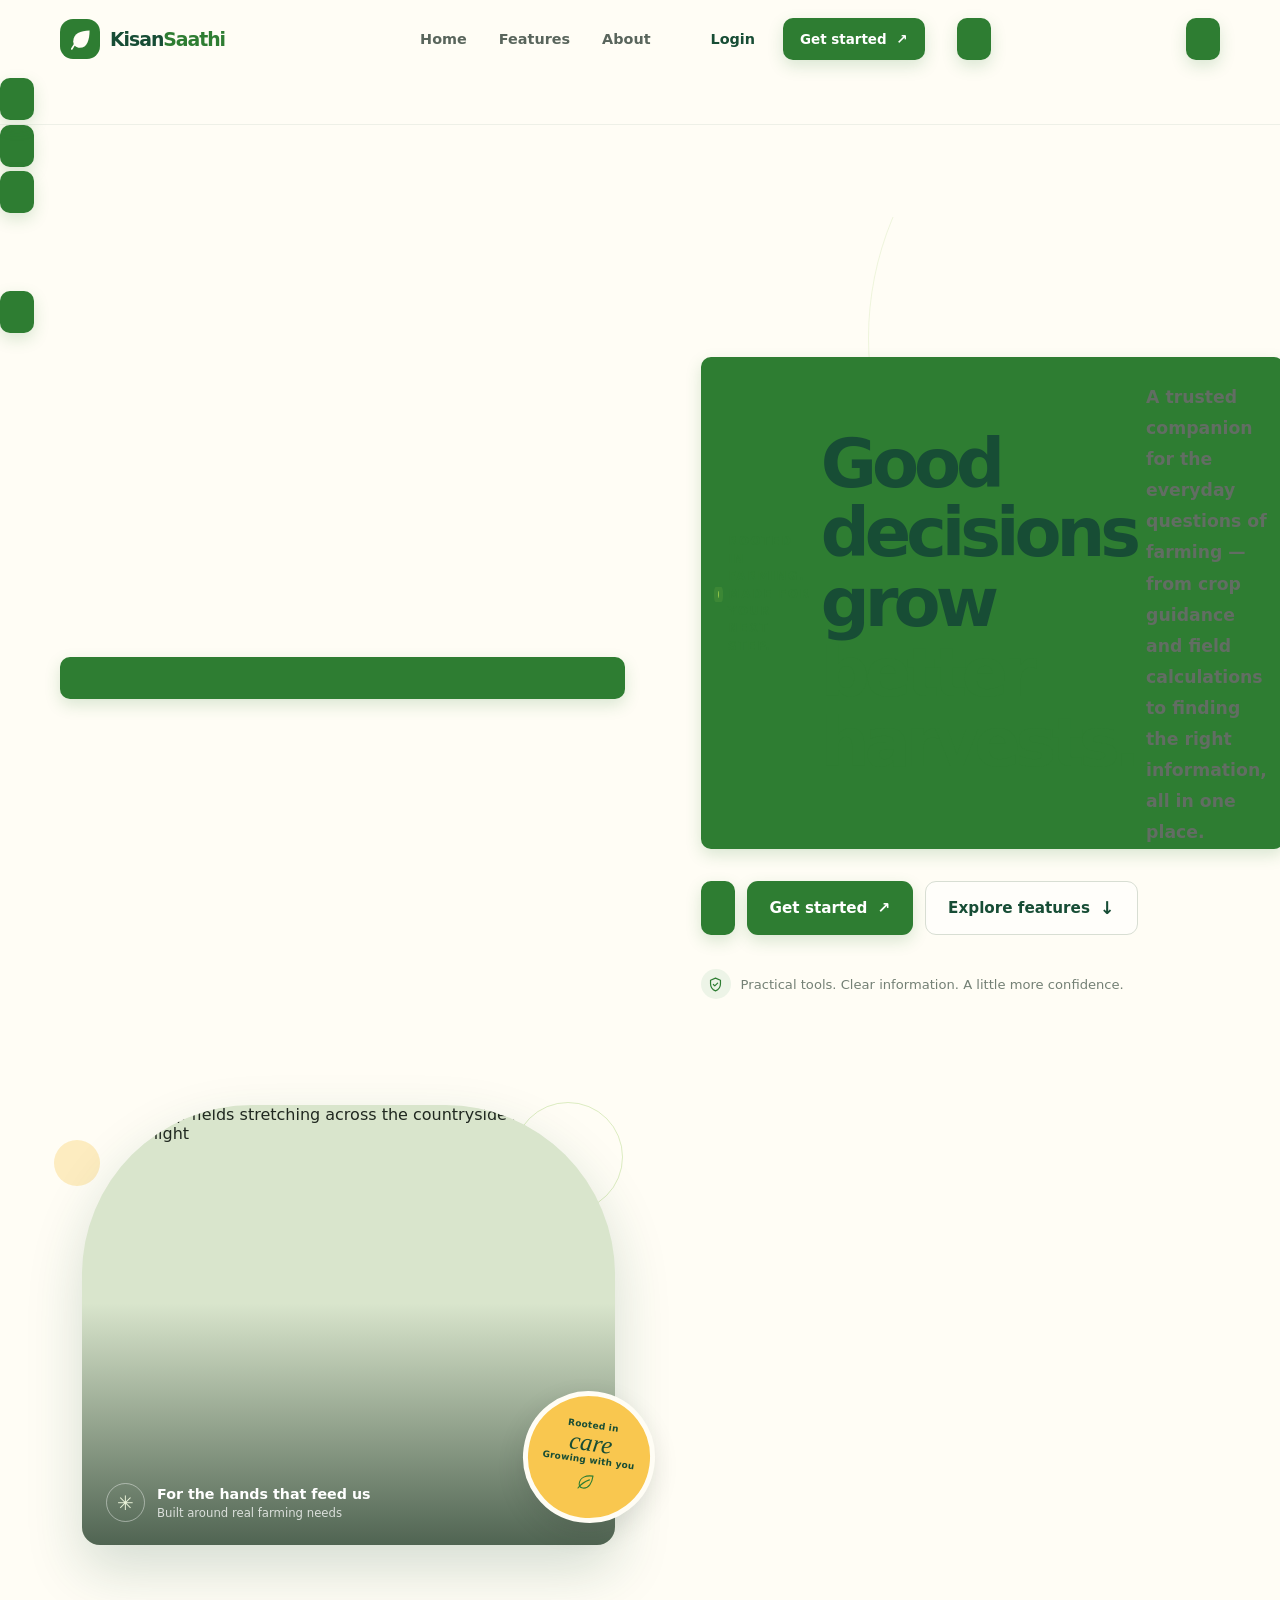
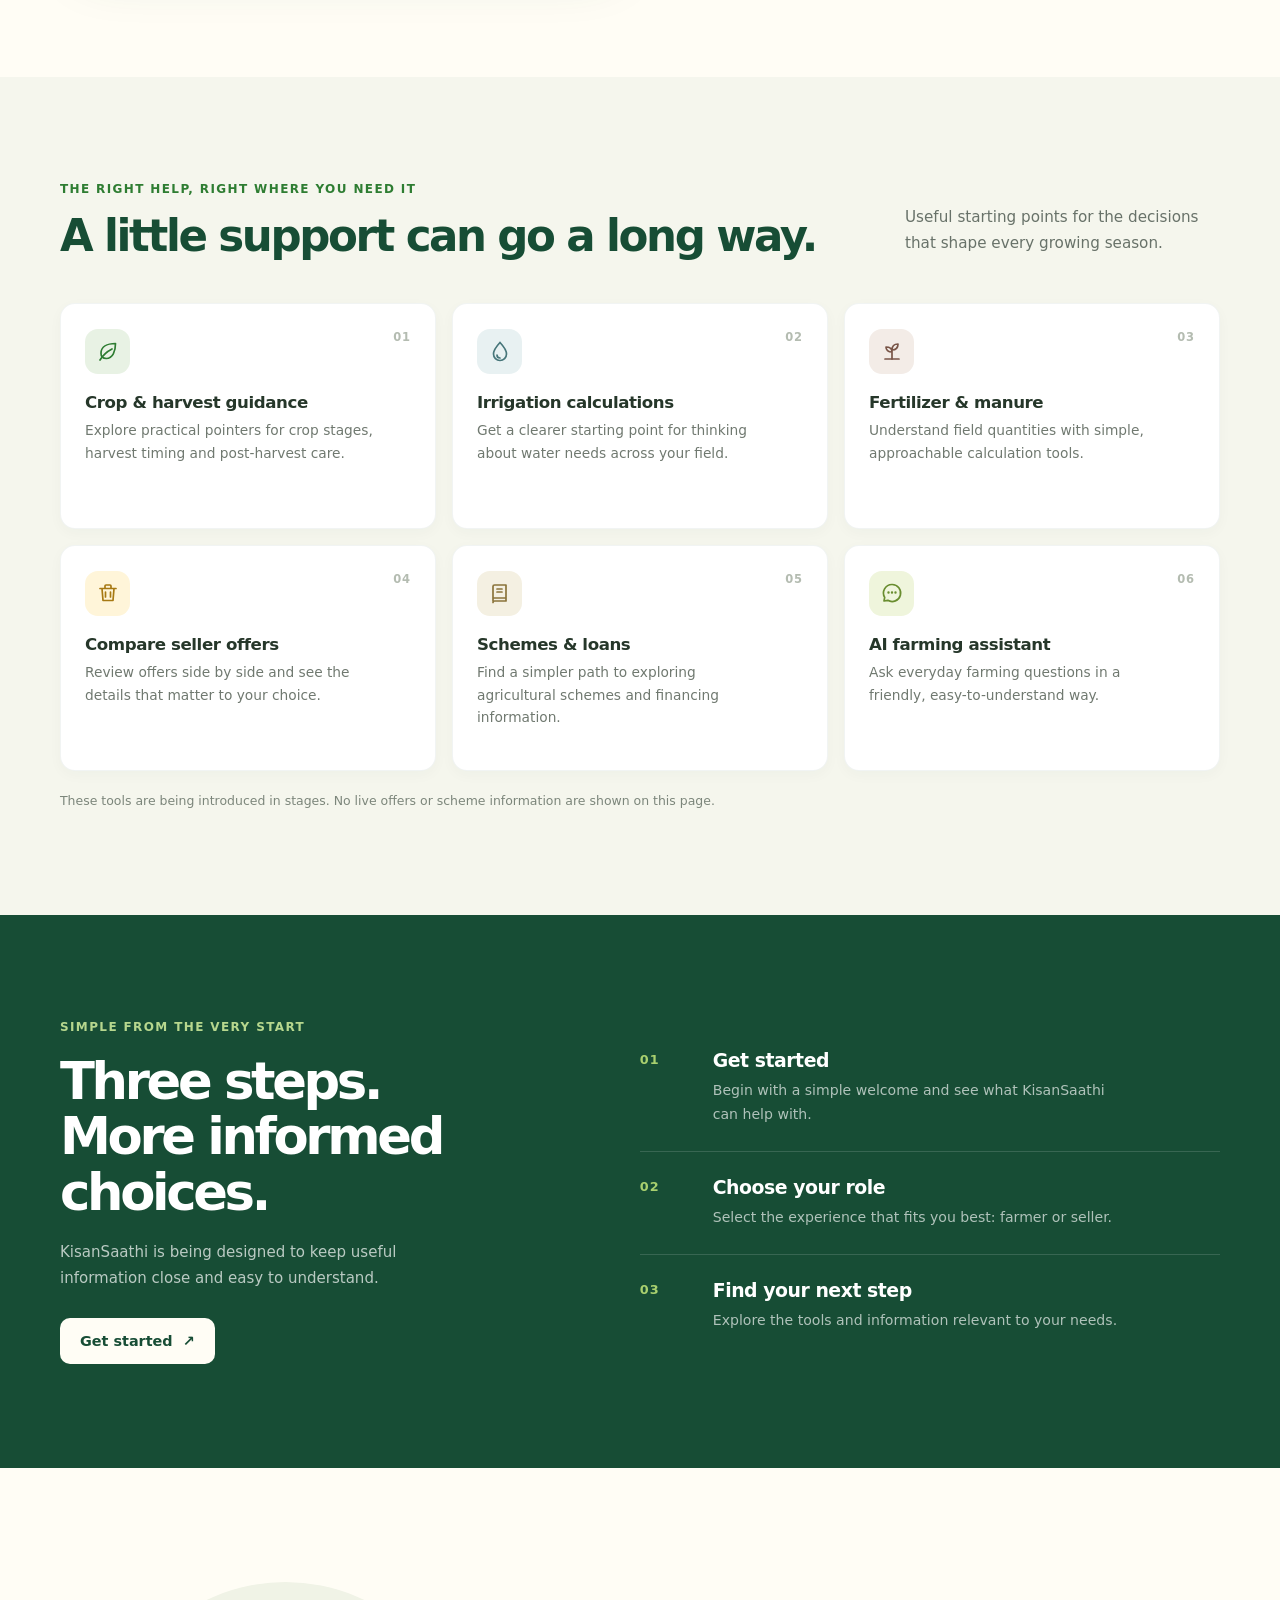
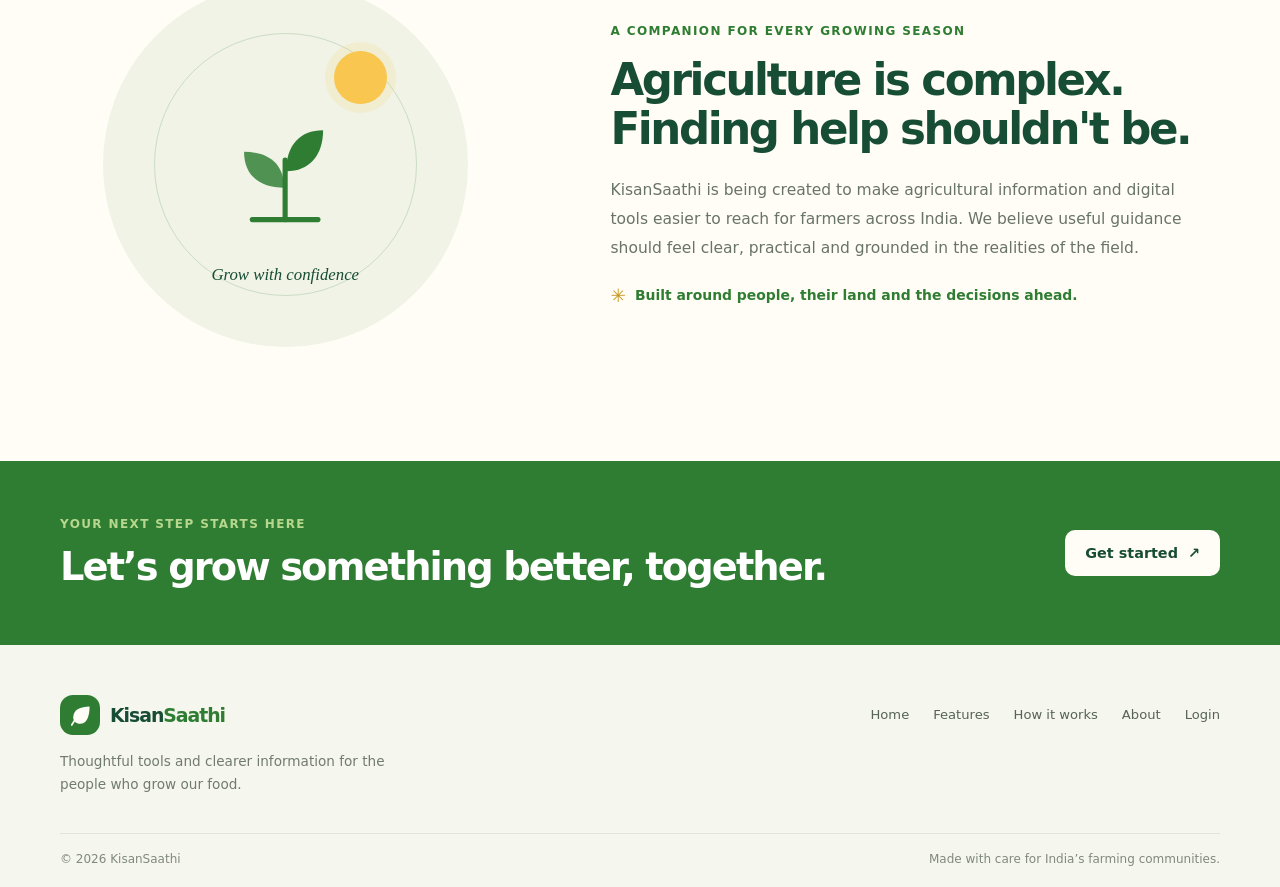
==== MIT_ADT/frontend/index.html @ 69a7d300 "Add files via upload" ====
<!doctype html>
<html lang="en">
  <head>
    <meta charset="utf-8">
    <meta name="viewport" content="width=device-width, initial-scale=1">
    <meta
      name="description"
      content="KisanSaathi makes practical farming guidance and digital tools easier to access for farmers across India."
    >
    <meta name="theme-color" content="#fffdf5">
    <title>KisanSaathi — A better day starts in the field</title>
    <link rel="preconnect" href="https://images.unsplash.com">
    <link rel="stylesheet" href="css/style.css">
    <script src="js/welcome.js" defer></script>
  </head>
  <body>
    <a class="skip-link" href="#main-content">Skip to content</a>

    <header class="site-header">
      <div class="container nav-wrap">
        <a class="brand" href="#home" aria-label="KisanSaathi home">
          <span class="brand-mark" aria-hidden="true">
            <svg viewBox="0 0 40 40" fill="none">
              <path d="M32.5 7.5C20 7.5 10 12 10 22.5c0 5.5 4 9 9 9 10.5 0 13.5-12 13.5-24Z" fill="currentColor"/>
              <path d="M8 33c4.4-8.6 10.2-13.7 19-18" stroke="#FFFDF5" stroke-width="2.4" stroke-linecap="round"/>
            </svg>
          </span>
          <span class="brand-name">Kisan<span>Saathi</span></span>
        </a>

        <button
          class="menu-toggle"
          type="button"
          aria-label="Open navigation menu"
          aria-expanded="false"
          aria-controls="primary-navigation"
        >
          <span></span>
          <span></span>
        </button>

        <nav class="primary-navigation" id="primary-navigation" aria-label="Main navigation">
          <a class="nav-link" href="#home">Home</a>
          <a class="nav-link" href="#features">Features</a>
          <a class="nav-link" href="#about">About</a>
          <div class="nav-actions">
            <a class="button button-quiet" href="login.html#demo-login-panel">Login</a>
            <a class="button button-primary button-small" href="login.html#demo-login-panel">
              Get started <span aria-hidden="true">↗</span>
            </button>
          </div>
        </nav>
      </div>
    </header>

    <main id="main-content">
      <section class="hero section-pad" id="home" aria-labelledby="hero-title">
        <div class="container hero-grid">
          <div class="hero-copy">
            <p class="eyebrow"><span class="eyebrow-dot"></span> Rooted in farming. Made for your next step.</p>
            <h1 id="hero-title">Good decisions grow <span>better harvests.</span></h1>
            <p class="hero-description">
              A trusted companion for the everyday questions of farming — from crop guidance
              and field calculations to finding the right information, all in one place.
            </p>
            <div class="hero-actions">
              <a class="button button-primary button-large" href="login.html">
                Get started <span aria-hidden="true">↗</span>
              </a>
              <a class="button button-outline button-large" href="#features">
                Explore features <span class="arrow-down" aria-hidden="true">↓</span>
              </a>
            </div>
            <div class="hero-note">
              <span class="note-icon" aria-hidden="true">
                <svg viewBox="0 0 24 24" fill="none">
                  <path d="M12 3 5 6v5c0 4.5 3 8.5 7 10 4-1.5 7-5.5 7-10V6l-7-3Z" stroke="currentColor" stroke-width="1.7" stroke-linejoin="round"/>
                  <path d="m9 12 2 2 4-4" stroke="currentColor" stroke-width="1.7" stroke-linecap="round" stroke-linejoin="round"/>
                </svg>
              </span>
              Practical tools. Clear information. A little more confidence.
            </div>
          </div>

          <div class="hero-visual">
            <div class="hero-image-frame">
              <img
                class="hero-image"
                src="https://images.unsplash.com/photo-1500382017468-9049fed747ef?auto=format&amp;fit=crop&amp;w=1600&amp;q=85"
                alt="Green crop fields stretching across the countryside in warm morning light"
                fetchpriority="high"
              >
              <div class="image-shade" aria-hidden="true"></div>
              <div class="image-caption">
                <span class="caption-icon" aria-hidden="true">✳</span>
                <span><strong>For the hands that feed us</strong><small>Built around real farming needs</small></span>
              </div>
            </div>
            <div class="visual-stamp" aria-hidden="true">
              <span>Rooted in</span>
              <strong>care</strong>
              <span>Growing with you</span>
              <svg viewBox="0 0 40 40" fill="none">
                <path d="M31 9C19 9 10 14 10 24c0 4 3 7 7 7 10 0 14-11 14-22Z" stroke="currentColor" stroke-width="1.8"/>
                <path d="M9 32c4-7 9-12 17-16" stroke="currentColor" stroke-width="1.8" stroke-linecap="round"/>
              </svg>
            </div>
            <span class="visual-orbit orbit-one" aria-hidden="true"></span>
            <span class="visual-orbit orbit-two" aria-hidden="true"></span>
          </div>
        </div>
      </section>

      <section class="features-section section-pad" id="features" aria-labelledby="features-title">
        <div class="container">
          <div class="section-heading">
            <div>
              <p class="eyebrow">The right help, right where you need it</p>
              <h2 id="features-title">A little support can go a long way.</h2>
            </div>
            <p class="section-intro">
              Useful starting points for the decisions that shape every growing season.
            </p>
          </div>

          <div class="feature-grid">
            <article class="feature-card">
              <span class="feature-icon icon-green" aria-hidden="true">
                <svg viewBox="0 0 24 24" fill="none"><path d="M19.5 4.5C11 4.5 5 7.8 5 14.3c0 3.4 2.3 5.2 5.3 5.2 6.5 0 9.2-7.3 9.2-15Z" stroke="currentColor" stroke-width="1.7" stroke-linejoin="round"/><path d="M4 21c3-5 6.6-8.2 12-11" stroke="currentColor" stroke-width="1.7" stroke-linecap="round"/></svg>
              </span>
              <h3>Crop &amp; harvest guidance</h3>
              <p>Explore practical pointers for crop stages, harvest timing and post-harvest care.</p>
              <span class="card-index">01</span>
            </article>
            <article class="feature-card">
              <span class="feature-icon icon-blue" aria-hidden="true">
                <svg viewBox="0 0 24 24" fill="none"><path d="M12 3.5s-6.5 7-6.5 11.5a6.5 6.5 0 0 0 13 0C18.5 10.5 12 3.5 12 3.5Z" stroke="currentColor" stroke-width="1.7"/><path d="M9 16a3 3 0 0 0 3 3" stroke="currentColor" stroke-width="1.7" stroke-linecap="round"/></svg>
              </span>
              <h3>Irrigation calculations</h3>
              <p>Get a clearer starting point for thinking about water needs across your field.</p>
              <span class="card-index">02</span>
            </article>
            <article class="feature-card">
              <span class="feature-icon icon-earth" aria-hidden="true">
                <svg viewBox="0 0 24 24" fill="none"><path d="M12 20V9m0 4c-4 0-6-2-6-5 4 0 6 2 6 5Zm0-2c0-4 2-6 6-6 0 4-2 6-6 6Z" stroke="currentColor" stroke-width="1.7" stroke-linecap="round" stroke-linejoin="round"/><path d="M5 20h14" stroke="currentColor" stroke-width="1.7" stroke-linecap="round"/></svg>
              </span>
              <h3>Fertilizer &amp; manure</h3>
              <p>Understand field quantities with simple, approachable calculation tools.</p>
              <span class="card-index">03</span>
            </article>
            <article class="feature-card">
              <span class="feature-icon icon-yellow" aria-hidden="true">
                <svg viewBox="0 0 24 24" fill="none"><path d="M4 7.5h16M6 7.5l1 12h10l1-12M9 7.5V5a1 1 0 0 1 1-1h4a1 1 0 0 1 1 1v2.5M9.5 11v5m5-5v5" stroke="currentColor" stroke-width="1.7" stroke-linecap="round" stroke-linejoin="round"/></svg>
              </span>
              <h3>Compare seller offers</h3>
              <p>Review offers side by side and see the details that matter to your choice.</p>
              <span class="card-index">04</span>
            </article>
            <article class="feature-card">
              <span class="feature-icon icon-cream" aria-hidden="true">
                <svg viewBox="0 0 24 24" fill="none"><path d="M5 20V5.5A1.5 1.5 0 0 1 6.5 4H18v16H6.5A1.5 1.5 0 0 0 5 21.5M5 17h13M9 8h5m-5 3h5" stroke="currentColor" stroke-width="1.7" stroke-linecap="round" stroke-linejoin="round"/></svg>
              </span>
              <h3>Schemes &amp; loans</h3>
              <p>Find a simpler path to exploring agricultural schemes and financing information.</p>
              <span class="card-index">05</span>
            </article>
            <article class="feature-card">
              <span class="feature-icon icon-lime" aria-hidden="true">
                <svg viewBox="0 0 24 24" fill="none"><path d="M12 3.5a8.5 8.5 0 0 0-7.3 12.9L4 20l3.8-.7A8.5 8.5 0 1 0 12 3.5Z" stroke="currentColor" stroke-width="1.7" stroke-linejoin="round"/><path d="M8.5 11.5h.01m3.49 0H12m3.5 0h.01" stroke="currentColor" stroke-width="2.4" stroke-linecap="round"/></svg>
              </span>
              <h3>AI farming assistant</h3>
              <p>Ask everyday farming questions in a friendly, easy-to-understand way.</p>
              <span class="card-index">06</span>
            </article>
          </div>
          <p class="section-footnote">These tools are being introduced in stages. No live offers or scheme information are shown on this page.</p>
        </div>
      </section>

      <section class="steps-section section-pad" id="how-it-works" aria-labelledby="steps-title">
        <div class="container steps-layout">
          <div class="steps-heading">
            <p class="eyebrow eyebrow-light">Simple from the very start</p>
            <h2 id="steps-title">Three steps.<br>More informed choices.</h2>
            <p>KisanSaathi is being designed to keep useful information close and easy to understand.</p>
            <a class="button button-light" href="login.html">
              Get started <span aria-hidden="true">↗</span>
            </a>
          </div>
          <ol class="steps-list">
            <li class="step-item">
              <span class="step-number">01</span>
              <div><h3>Get started</h3><p>Begin with a simple welcome and see what KisanSaathi can help with.</p></div>
            </li>
            <li class="step-item">
              <span class="step-number">02</span>
              <div><h3>Choose your role</h3><p>Select the experience that fits you best: farmer or seller.</p></div>
            </li>
            <li class="step-item">
              <span class="step-number">03</span>
              <div><h3>Find your next step</h3><p>Explore the tools and information relevant to your needs.</p></div>
            </li>
          </ol>
        </div>
      </section>

      <section class="about-section section-pad" id="about" aria-labelledby="about-title">
        <div class="container about-layout">
          <div class="about-emblem" aria-hidden="true">
            <span class="emblem-ring"></span>
            <span class="emblem-sun"></span>
            <svg viewBox="0 0 160 160" fill="none">
              <path d="M80 134V76" stroke="currentColor" stroke-width="5" stroke-linecap="round"/>
              <path d="M79 103c-24 0-39-12-39-35 24 0 39 12 39 35Z" fill="currentColor" opacity=".82"/>
              <path d="M81 87c0-25 13-40 36-40 0 24-13 40-36 40Z" fill="currentColor"/>
              <path d="M48 134h64" stroke="currentColor" stroke-width="5" stroke-linecap="round"/>
            </svg>
            <span class="emblem-label">Grow with confidence</span>
          </div>
          <div class="about-copy">
            <p class="eyebrow">A companion for every growing season</p>
            <h2 id="about-title">Agriculture is complex.<br>Finding help shouldn't be.</h2>
            <p>
              KisanSaathi is being created to make agricultural information and digital tools
              easier to reach for farmers across India. We believe useful guidance should feel
              clear, practical and grounded in the realities of the field.
            </p>
            <p class="about-principle"><span aria-hidden="true">✳</span> Built around people, their land and the decisions ahead.</p>
          </div>
        </div>
      </section>

      <section class="closing-cta" aria-label="Get started with KisanSaathi">
        <div class="container closing-cta-inner">
          <div>
            <p class="eyebrow eyebrow-light">Your next step starts here</p>
            <h2>Let’s grow something better, together.</h2>
          </div>
          <a class="button button-light" href="login.html">
            Get started <span aria-hidden="true">↗</span>
          </a>
        </div>
      </section>
    </main>

    <footer class="site-footer">
      <div class="container footer-main">
        <div class="footer-brand-block">
          <a class="brand footer-brand" href="#home" aria-label="KisanSaathi home">
            <span class="brand-mark" aria-hidden="true">
              <svg viewBox="0 0 40 40" fill="none">
                <path d="M32.5 7.5C20 7.5 10 12 10 22.5c0 5.5 4 9 9 9 10.5 0 13.5-12 13.5-24Z" fill="currentColor"/>
                <path d="M8 33c4.4-8.6 10.2-13.7 19-18" stroke="#FFFDF5" stroke-width="2.4" stroke-linecap="round"/>
              </svg>
            </span>
            <span class="brand-name">Kisan<span>Saathi</span></span>
          </a>
          <p>Thoughtful tools and clearer information for the people who grow our food.</p>
        </div>
        <nav class="footer-links" aria-label="Footer navigation">
          <a href="#home">Home</a>
          <a href="#features">Features</a>
          <a href="#how-it-works">How it works</a>
          <a href="#about">About</a>
          <a href="login.html#demo-login-panel">Login</a>
        </nav>
      </div>
      <div class="container footer-bottom">
        <span>© <span id="current-year">2026</span> KisanSaathi</span>
        <span>Made with care for India’s farming communities.</span>
      </div>
    </footer>

  </body>
</html>
---- MIT_ADT/frontend/css/style.css ----
:root {
  color-scheme: light;
  --green: #2e7d32;
  --green-dark: #174d35;
  --green-fresh: #8bc34a;
  --cream: #fffdf5;
  --white: #ffffff;
  --earth: #795548;
  --sun: #f9c74f;
  --text: #202820;
  --muted: #687269;
  --line: #e7e9df;
  --shadow-soft: 0 14px 44px rgb(23 77 53 / 8%);
  --font-body: Inter, ui-sans-serif, system-ui, -apple-system, BlinkMacSystemFont, "Segoe UI", sans-serif;
}

* {
  box-sizing: border-box;
}

html {
  scroll-behavior: smooth;
  scroll-padding-top: 88px;
}

body {
  margin: 0;
  background: var(--cream);
  color: var(--text);
  font-family: var(--font-body);
  -webkit-font-smoothing: antialiased;
}

button,
a {
  font: inherit;
}

a {
  color: inherit;
  text-decoration: none;
}

button {
  color: inherit;
}

button:focus-visible,
a:focus-visible {
  outline: 3px solid var(--sun);
  outline-offset: 4px;
}

.container {
  width: min(1160px, calc(100% - 48px));
  margin-inline: auto;
}

.section-pad {
  padding-block: 104px;
}

.skip-link {
  position: fixed;
  z-index: 20;
  top: 12px;
  left: 12px;
  padding: 10px 16px;
  transform: translateY(-160%);
  border-radius: 8px;
  background: var(--green-dark);
  color: var(--white);
}

.skip-link:focus {
  transform: translateY(0);
}

.site-header {
  position: sticky;
  z-index: 10;
  top: 0;
  background: rgb(255 253 245 / 94%);
  border-bottom: 1px solid rgb(23 77 53 / 7%);
  backdrop-filter: blur(14px);
}

.nav-wrap {
  display: flex;
  min-height: 78px;
  align-items: center;
  justify-content: space-between;
  gap: 32px;
}

.brand {
  display: inline-flex;
  flex: 0 0 auto;
  align-items: center;
  gap: 10px;
}

.brand-mark {
  display: grid;
  width: 40px;
  height: 40px;
  place-items: center;
  border-radius: 13px;
  background: var(--green);
  color: var(--cream);
}

.brand-mark svg {
  width: 29px;
  height: 29px;
}

.brand-name {
  color: var(--green-dark);
  font-size: 1.18rem;
  font-weight: 760;
  letter-spacing: -0.055em;
}

.brand-name span {
  color: var(--green);
}

.primary-navigation {
  display: flex;
  align-items: center;
  gap: 32px;
}

.nav-link {
  position: relative;
  padding-block: 10px;
  color: #59655c;
  font-size: 0.9rem;
  font-weight: 560;
  transition: color 160ms ease;
}

.nav-link::after {
  position: absolute;
  right: 0;
  bottom: 2px;
  left: 0;
  height: 2px;
  transform: scaleX(0);
  transform-origin: left;
  background: var(--green);
  content: "";
  transition: transform 160ms ease;
}

.nav-link:hover {
  color: var(--green-dark);
}

.nav-link:hover::after {
  transform: scaleX(1);
}

.nav-actions {
  display: flex;
  align-items: center;
  gap: 8px;
  margin-left: 8px;
}

.button {
  display: inline-flex;
  min-height: 46px;
  align-items: center;
  justify-content: center;
  gap: 10px;
  padding: 0 19px;
  border: 1px solid transparent;
  border-radius: 10px;
  cursor: pointer;
  font-size: 0.9rem;
  font-weight: 650;
  transition: transform 170ms ease, box-shadow 170ms ease, background-color 170ms ease, border-color 170ms ease;
}

.button:hover {
  transform: translateY(-2px);
}

.button-primary {
  background: var(--green);
  box-shadow: 0 6px 16px rgb(46 125 50 / 18%);
  color: var(--white);
}

.button-primary:hover {
  background: #246a29;
  box-shadow: 0 9px 20px rgb(46 125 50 / 23%);
}

.button-quiet {
  background: transparent;
  color: var(--green-dark);
}

.button-quiet:hover {
  background: #f0f3e9;
}

.button-small {
  min-height: 42px;
  padding-inline: 16px;
  font-size: 0.84rem;
}

.button-large {
  min-height: 54px;
  padding-inline: 22px;
  border-radius: 11px;
  font-size: 0.95rem;
}

.button-outline {
  border-color: #d8ded3;
  background: rgb(255 255 255 / 55%);
  color: var(--green-dark);
}

.button-outline:hover {
  border-color: #a8b9a6;
  background: var(--white);
}

.arrow-down {
  font-size: 1.1rem;
}

.menu-toggle {
  display: none;
}

.hero {
  position: relative;
  overflow: hidden;
  padding-top: 74px;
  padding-bottom: 112px;
}

.hero::before {
  position: absolute;
  top: -190px;
  right: -210px;
  width: 620px;
  height: 620px;
  border: 1px solid rgb(139 195 74 / 15%);
  border-radius: 50%;
  content: "";
  pointer-events: none;
}

.hero-grid {
  position: relative;
  display: grid;
  grid-template-columns: minmax(0, 1fr) minmax(380px, 0.92fr);
  align-items: center;
  gap: 76px;
}

.hero-copy {
  padding-block: 20px;
}

.eyebrow {
  display: flex;
  align-items: center;
  gap: 9px;
  margin: 0 0 18px;
  color: var(--green);
  font-size: 0.75rem;
  font-weight: 750;
  letter-spacing: 0.115em;
  line-height: 1.45;
  text-transform: uppercase;
}

.eyebrow-dot {
  width: 7px;
  height: 7px;
  border-radius: 50%;
  background: var(--green-fresh);
  box-shadow: 0 0 0 4px rgb(139 195 74 / 16%);
}

.hero h1 {
  max-width: 610px;
  margin: 0;
  color: var(--green-dark);
  font-size: clamp(3.15rem, 5.35vw, 5rem);
  font-weight: 740;
  letter-spacing: -0.073em;
  line-height: 1.02;
}

.hero h1 span {
  color: var(--green);
}

.hero-description {
  max-width: 510px;
  margin: 24px 0 0;
  color: #626d63;
  font-size: 1.08rem;
  line-height: 1.8;
}

.hero-actions {
  display: flex;
  flex-wrap: wrap;
  gap: 12px;
  margin-top: 32px;
}

.hero-note {
  display: flex;
  align-items: center;
  gap: 10px;
  margin-top: 34px;
  color: #748075;
  font-size: 0.82rem;
}

.note-icon {
  display: grid;
  width: 30px;
  height: 30px;
  flex: 0 0 auto;
  place-items: center;
  border-radius: 50%;
  background: #edf4e7;
  color: var(--green);
}

.note-icon svg {
  width: 17px;
  height: 17px;
}

.hero-visual {
  position: relative;
  min-height: 460px;
  padding: 10px 10px 20px 22px;
}

.hero-image-frame {
  position: relative;
  overflow: hidden;
  width: 100%;
  height: 440px;
  border-radius: 170px 170px 18px 18px;
  background: #d9e5cc;
  box-shadow: 0 24px 55px rgb(23 77 53 / 18%);
}

.hero-image {
  display: block;
  width: 100%;
  height: 100%;
  object-fit: cover;
  object-position: center;
}

.image-shade {
  position: absolute;
  inset: 45% 0 0;
  background: linear-gradient(transparent, rgb(15 39 24 / 68%));
}

.image-caption {
  position: absolute;
  right: 24px;
  bottom: 23px;
  left: 24px;
  display: flex;
  align-items: center;
  gap: 12px;
  color: var(--white);
}

.caption-icon {
  display: grid;
  width: 39px;
  height: 39px;
  flex: 0 0 auto;
  place-items: center;
  border: 1px solid rgb(255 255 255 / 42%);
  border-radius: 50%;
  color: #e9f2d8;
  font-size: 1.25rem;
}

.image-caption strong,
.image-caption small {
  display: block;
}

.image-caption strong {
  font-size: 0.89rem;
  font-weight: 660;
}

.image-caption small {
  margin-top: 4px;
  color: rgb(255 255 255 / 77%);
  font-size: 0.73rem;
}

.visual-stamp {
  position: absolute;
  z-index: 1;
  right: -30px;
  bottom: 42px;
  display: flex;
  width: 132px;
  height: 132px;
  flex-direction: column;
  align-items: center;
  justify-content: center;
  border: 5px solid var(--cream);
  border-radius: 50%;
  background: var(--sun);
  color: var(--green-dark);
  box-shadow: 0 10px 26px rgb(32 40 32 / 13%);
  transform: rotate(8deg);
}

.visual-stamp span {
  font-size: 0.56rem;
  font-weight: 650;
  letter-spacing: 0.03em;
}

.visual-stamp strong {
  margin: 1px 0 0;
  font-family: Georgia, "Times New Roman", serif;
  font-size: 1.55rem;
  font-weight: 500;
  font-style: italic;
  line-height: 1;
}

.visual-stamp svg {
  width: 24px;
  height: 24px;
  margin-top: 5px;
  color: var(--green);
}

.visual-orbit {
  position: absolute;
  z-index: -1;
  border: 1px solid rgb(139 195 74 / 30%);
  border-radius: 50%;
}

.orbit-one {
  top: 7px;
  right: 2px;
  width: 110px;
  height: 110px;
}

.orbit-two {
  top: 45px;
  left: -6px;
  width: 46px;
  height: 46px;
  background: rgb(249 199 79 / 32%);
  border: 0;
}

.features-section {
  background: #f5f6ed;
}

.section-heading {
  display: flex;
  align-items: end;
  justify-content: space-between;
  gap: 40px;
  margin-bottom: 42px;
}

.section-heading .eyebrow {
  margin-bottom: 13px;
}

.section-heading h2,
.about-copy h2 {
  margin: 0;
  color: var(--green-dark);
  font-size: clamp(2rem, 3.4vw, 3rem);
  font-weight: 700;
  letter-spacing: -0.055em;
  line-height: 1.13;
}

.section-intro {
  max-width: 315px;
  margin: 0 0 4px;
  color: var(--muted);
  font-size: 0.95rem;
  line-height: 1.75;
}

.feature-grid {
  display: grid;
  grid-template-columns: repeat(3, minmax(0, 1fr));
  gap: 16px;
}

.feature-card {
  position: relative;
  min-height: 226px;
  padding: 25px 24px 27px;
  overflow: hidden;
  border: 1px solid rgb(23 77 53 / 6%);
  border-radius: 15px;
  background: var(--white);
  box-shadow: 0 4px 14px rgb(23 77 53 / 3%);
  transition: transform 180ms ease, box-shadow 180ms ease, border-color 180ms ease;
}

.feature-card:hover {
  transform: translateY(-4px);
  border-color: rgb(46 125 50 / 17%);
  box-shadow: var(--shadow-soft);
}

.feature-icon {
  display: grid;
  width: 45px;
  height: 45px;
  place-items: center;
  border-radius: 13px;
}

.feature-icon svg {
  width: 24px;
  height: 24px;
}

.icon-green {
  background: #e8f2e4;
  color: var(--green);
}

.icon-blue {
  background: #e8f1f2;
  color: #47767a;
}

.icon-earth {
  background: #f3ece7;
  color: var(--earth);
}

.icon-yellow {
  background: #fff5d9;
  color: #a77913;
}

.icon-cream {
  background: #f4f0e2;
  color: #8b743b;
}

.icon-lime {
  background: #eff5dc;
  color: #698d2f;
}

.feature-card h3 {
  margin: 19px 0 7px;
  color: #26372a;
  font-size: 1.04rem;
  font-weight: 680;
  letter-spacing: -0.025em;
}

.feature-card p {
  max-width: 295px;
  margin: 0;
  color: #707970;
  font-size: 0.86rem;
  line-height: 1.65;
}

.card-index {
  position: absolute;
  top: 26px;
  right: 24px;
  color: #b4bcb1;
  font-size: 0.72rem;
  font-weight: 700;
  letter-spacing: 0.08em;
}

.section-footnote {
  margin: 21px 0 0;
  color: #7c867b;
  font-size: 0.78rem;
  line-height: 1.5;
}

.steps-section {
  background: var(--green-dark);
  color: var(--white);
}

.steps-layout {
  display: grid;
  grid-template-columns: 0.9fr 1.1fr;
  align-items: center;
  gap: 105px;
}

.eyebrow-light {
  color: #b7d78e;
}

.steps-heading h2 {
  margin: 0;
  color: var(--white);
  font-size: clamp(2.35rem, 4vw, 3.6rem);
  font-weight: 680;
  letter-spacing: -0.065em;
  line-height: 1.08;
}

.steps-heading > p:not(.eyebrow) {
  max-width: 405px;
  margin: 19px 0 26px;
  color: rgb(255 255 255 / 70%);
  font-size: 0.94rem;
  line-height: 1.75;
}

.button-light {
  background: var(--cream);
  color: var(--green-dark);
}

.button-light:hover {
  background: #f0f4e7;
  box-shadow: 0 8px 19px rgb(0 0 0 / 15%);
}

.steps-list {
  margin: 0;
  padding: 0;
  list-style: none;
}

.step-item {
  display: grid;
  grid-template-columns: 52px 1fr;
  gap: 21px;
  padding: 24px 0;
  border-bottom: 1px solid rgb(255 255 255 / 14%);
}

.step-item:first-child {
  padding-top: 0;
}

.step-item:last-child {
  padding-bottom: 0;
  border-bottom: 0;
}

.step-number {
  padding-top: 3px;
  color: #a9d06f;
  font-size: 0.8rem;
  font-weight: 700;
  letter-spacing: 0.08em;
}

.step-item h3 {
  margin: 0;
  color: var(--white);
  font-size: 1.18rem;
  font-weight: 640;
  letter-spacing: -0.025em;
}

.step-item p {
  max-width: 405px;
  margin: 8px 0 0;
  color: rgb(255 255 255 / 66%);
  font-size: 0.88rem;
  line-height: 1.7;
}

.about-section {
  padding-block: 114px;
}

.about-layout {
  display: grid;
  grid-template-columns: 0.85fr 1.15fr;
  align-items: center;
  gap: 100px;
}

.about-emblem {
  position: relative;
  display: grid;
  width: min(100%, 365px);
  aspect-ratio: 1;
  place-items: center;
  justify-self: center;
  border-radius: 50%;
  background: #f0f3e6;
}

.emblem-ring {
  position: absolute;
  inset: 14%;
  border: 1px solid rgb(46 125 50 / 19%);
  border-radius: 50%;
}

.emblem-sun {
  position: absolute;
  top: 19%;
  right: 22%;
  width: 53px;
  height: 53px;
  border-radius: 50%;
  background: var(--sun);
  box-shadow: 0 0 0 9px rgb(249 199 79 / 15%);
}

.about-emblem svg {
  z-index: 1;
  width: 45%;
  color: var(--green);
}

.emblem-label {
  position: absolute;
  bottom: 17%;
  color: var(--green-dark);
  font-family: Georgia, "Times New Roman", serif;
  font-size: 1.05rem;
  font-style: italic;
}

.about-copy .eyebrow {
  margin-bottom: 16px;
}

.about-copy h2 {
  font-size: clamp(2.15rem, 3.4vw, 3.15rem);
}

.about-copy > p:not(.eyebrow, .about-principle) {
  max-width: 590px;
  margin: 22px 0 0;
  color: #68736a;
  font-size: 0.97rem;
  line-height: 1.85;
}

.about-principle {
  display: flex;
  align-items: center;
  gap: 9px;
  margin: 22px 0 0;
  color: var(--green);
  font-size: 0.87rem;
  font-weight: 640;
}

.about-principle span {
  color: #c79621;
  font-size: 1.15rem;
}

.closing-cta {
  padding-block: 55px;
  background: var(--green);
}

.closing-cta-inner {
  display: flex;
  align-items: center;
  justify-content: space-between;
  gap: 30px;
}

.closing-cta .eyebrow {
  margin-bottom: 11px;
}

.closing-cta h2 {
  margin: 0;
  color: var(--white);
  font-size: clamp(1.75rem, 3vw, 2.45rem);
  font-weight: 660;
  letter-spacing: -0.05em;
  line-height: 1.2;
}

.site-footer {
  background: #f5f6ed;
}

.footer-main {
  display: flex;
  align-items: flex-start;
  justify-content: space-between;
  gap: 50px;
  padding-block: 50px 38px;
}

.footer-brand-block {
  max-width: 330px;
}

.footer-brand-block > p {
  margin: 15px 0 0;
  color: #717a71;
  font-size: 0.85rem;
  line-height: 1.65;
}

.footer-links {
  display: flex;
  flex-wrap: wrap;
  align-items: center;
  justify-content: flex-end;
  gap: 24px;
  padding-top: 12px;
}

.footer-links a,
.footer-links button {
  padding: 0;
  border: 0;
  background: transparent;
  color: #576258;
  cursor: pointer;
  font-size: 0.82rem;
  transition: color 160ms ease;
}

.footer-links a:hover,
.footer-links button:hover {
  color: var(--green);
}

.footer-bottom {
  display: flex;
  justify-content: space-between;
  gap: 20px;
  padding-block: 18px 21px;
  border-top: 1px solid #e2e6da;
  color: #81897f;
  font-size: 0.75rem;
}

@media (max-width: 980px) {
  .section-pad {
    padding-block: 82px;
  }

  .hero-grid {
    grid-template-columns: minmax(0, 1fr) minmax(300px, 0.85fr);
    gap: 42px;
  }

  .hero h1 {
    font-size: clamp(3rem, 6vw, 4.2rem);
  }

  .hero-visual {
    min-height: 395px;
    padding-left: 10px;
  }

  .hero-image-frame {
    height: 380px;
  }

  .visual-stamp {
    right: -16px;
    bottom: 25px;
    width: 116px;
    height: 116px;
  }

  .steps-layout,
  .about-layout {
    gap: 55px;
  }
}

@media (max-width: 740px) {
  html {
    scroll-padding-top: 72px;
  }

  .container {
    width: min(100% - 36px, 560px);
  }

  .nav-wrap {
    min-height: 68px;
  }

  .menu-toggle {
    display: flex;
    width: 44px;
    height: 44px;
    flex-direction: column;
    align-items: center;
    justify-content: center;
    gap: 6px;
    border: 1px solid #e1e7dc;
    border-radius: 10px;
    background: var(--white);
    cursor: pointer;
  }

  .menu-toggle span {
    width: 18px;
    height: 2px;
    border-radius: 2px;
    background: var(--green-dark);
    transition: transform 160ms ease;
  }

  .menu-toggle[aria-expanded="true"] span:first-child {
    transform: translateY(4px) rotate(45deg);
  }

  .menu-toggle[aria-expanded="true"] span:last-child {
    transform: translateY(-4px) rotate(-45deg);
  }

  .primary-navigation {
    position: absolute;
    top: calc(100% + 1px);
    right: 0;
    left: 0;
    display: none;
    align-items: stretch;
    gap: 2px;
    padding: 12px 18px 20px;
    border-bottom: 1px solid #e6e9df;
    background: var(--cream);
    box-shadow: 0 18px 24px rgb(23 77 53 / 7%);
  }

  .primary-navigation.is-open {
    display: flex;
    flex-direction: column;
  }

  .nav-link {
    padding: 12px 4px;
  }

  .nav-link::after {
    display: none;
  }

  .nav-actions {
    justify-content: flex-start;
    gap: 8px;
    margin: 8px 0 0;
  }

  .hero {
    padding-top: 56px;
    padding-bottom: 72px;
  }

  .hero-grid {
    grid-template-columns: 1fr;
    gap: 34px;
  }

  .hero-copy {
    padding: 0;
  }

  .hero h1 {
    max-width: 540px;
    font-size: clamp(3.1rem, 11vw, 4.4rem);
  }

  .hero-description {
    font-size: 1rem;
  }

  .hero-note {
    margin-top: 25px;
  }

  .hero-visual {
    width: min(100%, 500px);
    min-height: 390px;
    margin-inline: auto;
  }

  .hero-image-frame {
    height: 380px;
    border-radius: 150px 150px 18px 18px;
  }

  .section-pad {
    padding-block: 72px;
  }

  .section-heading {
    display: block;
    margin-bottom: 30px;
  }

  .section-intro {
    margin-top: 14px;
  }

  .feature-grid {
    grid-template-columns: repeat(2, minmax(0, 1fr));
    gap: 12px;
  }

  .feature-card {
    min-height: 225px;
    padding: 21px 18px;
  }

  .card-index {
    top: 23px;
    right: 18px;
  }

  .feature-card h3 {
    font-size: 0.96rem;
  }

  .feature-card p {
    font-size: 0.82rem;
  }

  .steps-layout,
  .about-layout {
    grid-template-columns: 1fr;
    gap: 45px;
  }

  .steps-heading h2 {
    font-size: 2.9rem;
  }

  .about-layout {
    gap: 38px;
  }

  .about-emblem {
    width: min(78%, 305px);
  }

  .about-copy h2 {
    font-size: 2.45rem;
  }

  .closing-cta {
    padding-block: 42px;
  }

  .closing-cta-inner {
    align-items: flex-start;
    flex-direction: column;
  }

  .footer-main {
    flex-direction: column;
    gap: 28px;
    padding-block: 38px 30px;
  }

  .footer-links {
    justify-content: flex-start;
    gap: 16px 22px;
    padding-top: 0;
  }
}

@media (max-width: 420px) {
  .container {
    width: calc(100% - 32px);
  }

  .hero-actions {
    align-items: stretch;
    flex-direction: column;
  }

  .hero-actions .button {
    width: 100%;
  }

  .hero-visual {
    min-height: 330px;
    padding-inline: 0;
  }

  .hero-image-frame {
    height: 320px;
    border-radius: 125px 125px 16px 16px;
  }

  .visual-stamp {
    right: -4px;
    bottom: 13px;
    width: 100px;
    height: 100px;
  }

  .visual-stamp strong {
    font-size: 1.3rem;
  }

  .visual-stamp span {
    font-size: 0.49rem;
  }

  .image-caption {
    right: 15px;
    bottom: 16px;
    left: 15px;
  }

  .feature-grid {
    grid-template-columns: 1fr;
  }

  .feature-card {
    min-height: auto;
  }

  .feature-card p {
    max-width: 330px;
  }

  .footer-bottom {
    flex-direction: column;
    gap: 8px;
  }

}

@media (prefers-reduced-motion: reduce) {
  *,
  *::before,
  *::after {
    scroll-behavior: auto !important;
    transition-duration: 0.01ms !important;
    animation-duration: 0.01ms !important;
    animation-iteration-count: 1 !important;
  }
}
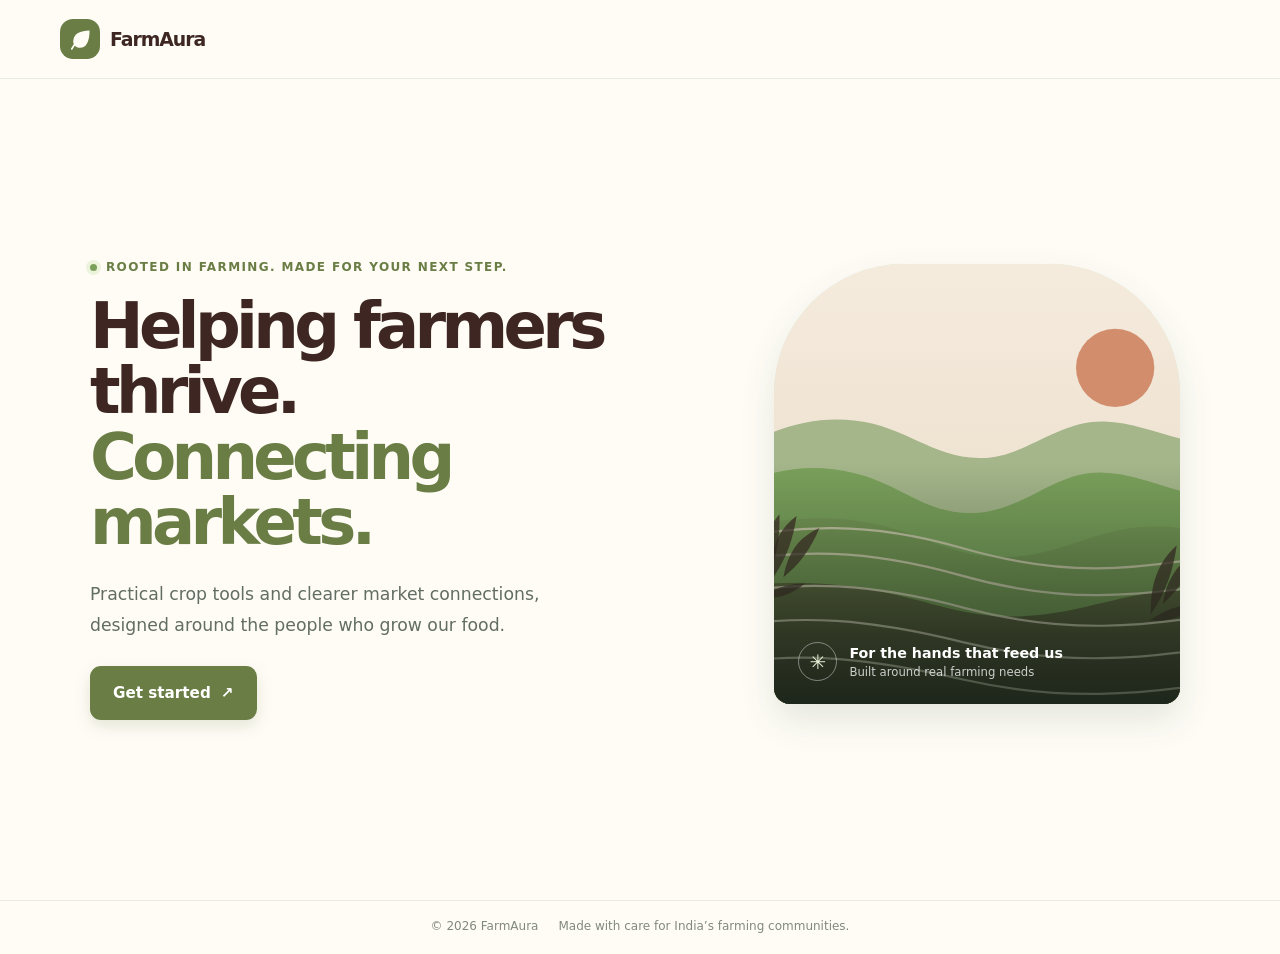
==== commit eda19191: "Add files via upload" ====
--- a/MIT_ADT/frontend/index.html
+++ b/MIT_ADT/frontend/index.html
@@ -5,27 +5,31 @@
     <meta name="viewport" content="width=device-width, initial-scale=1">
     <meta
       name="description"
-      content="KisanSaathi makes practical farming guidance and digital tools easier to access for farmers across India."
+
+
+
+      content="FarmAura makes practical farming guidance and digital tools easier to access for farmers across India."
     >
-    <meta name="theme-color" content="#fffdf5">
-    <title>KisanSaathi — A better day starts in the field</title>
-    <link rel="preconnect" href="https://images.unsplash.com">
+    <meta name="theme-color" content="#FFFCF6">
+    <meta property="og:site_name" content="FarmAura">
+    <title>FarmAura — A better day starts in the field</title>
+    <link rel="icon" href="assets/images/favicon.svg" type="image/svg+xml">
     <link rel="stylesheet" href="css/style.css">
     <script src="js/welcome.js" defer></script>
   </head>
-  <body>
+  <body class="welcome-minimal">
     <a class="skip-link" href="#main-content">Skip to content</a>
 
     <header class="site-header">
       <div class="container nav-wrap">
-        <a class="brand" href="#home" aria-label="KisanSaathi home">
+        <a class="brand" href="#home" aria-label="FarmAura home">
           <span class="brand-mark" aria-hidden="true">
             <svg viewBox="0 0 40 40" fill="none">
               <path d="M32.5 7.5C20 7.5 10 12 10 22.5c0 5.5 4 9 9 9 10.5 0 13.5-12 13.5-24Z" fill="currentColor"/>
               <path d="M8 33c4.4-8.6 10.2-13.7 19-18" stroke="#FFFDF5" stroke-width="2.4" stroke-linecap="round"/>
             </svg>
           </span>
-          <span class="brand-name">Kisan<span>Saathi</span></span>
+          <span class="brand-name">FarmAura</span>
         </a>
 
         <button
@@ -47,7 +51,7 @@
             <a class="button button-quiet" href="login.html#demo-login-panel">Login</a>
             <a class="button button-primary button-small" href="login.html#demo-login-panel">
               Get started <span aria-hidden="true">↗</span>
-            </button>
+            </a>
           </div>
         </nav>
       </div>
@@ -58,17 +62,13 @@
         <div class="container hero-grid">
           <div class="hero-copy">
             <p class="eyebrow"><span class="eyebrow-dot"></span> Rooted in farming. Made for your next step.</p>
-            <h1 id="hero-title">Good decisions grow <span>better harvests.</span></h1>
+            <h1 id="hero-title">Helping farmers thrive.<br><span>Connecting markets.</span></h1>
             <p class="hero-description">
-              A trusted companion for the everyday questions of farming — from crop guidance
-              and field calculations to finding the right information, all in one place.
+              Practical crop tools and clearer market connections, designed around the people who grow our food.
             </p>
             <div class="hero-actions">
               <a class="button button-primary button-large" href="login.html">
                 Get started <span aria-hidden="true">↗</span>
-              </a>
-              <a class="button button-outline button-large" href="#features">
-                Explore features <span class="arrow-down" aria-hidden="true">↓</span>
               </a>
             </div>
             <div class="hero-note">
@@ -86,7 +86,7 @@
             <div class="hero-image-frame">
               <img
                 class="hero-image"
-                src="https://images.unsplash.com/photo-1500382017468-9049fed747ef?auto=format&amp;fit=crop&amp;w=1600&amp;q=85"
+                src="assets/images/farm-fields.svg"
                 alt="Green crop fields stretching across the countryside in warm morning light"
                 fetchpriority="high"
               >
@@ -182,7 +182,7 @@
           <div class="steps-heading">
             <p class="eyebrow eyebrow-light">Simple from the very start</p>
             <h2 id="steps-title">Three steps.<br>More informed choices.</h2>
-            <p>KisanSaathi is being designed to keep useful information close and easy to understand.</p>
+            <p>FarmAura is being designed to keep useful information close and easy to understand.</p>
             <a class="button button-light" href="login.html">
               Get started <span aria-hidden="true">↗</span>
             </a>
@@ -190,7 +190,7 @@
           <ol class="steps-list">
             <li class="step-item">
               <span class="step-number">01</span>
-              <div><h3>Get started</h3><p>Begin with a simple welcome and see what KisanSaathi can help with.</p></div>
+              <div><h3>Get started</h3><p>Begin with a simple welcome and see what FarmAura can help with.</p></div>
             </li>
             <li class="step-item">
               <span class="step-number">02</span>
@@ -221,7 +221,7 @@
             <p class="eyebrow">A companion for every growing season</p>
             <h2 id="about-title">Agriculture is complex.<br>Finding help shouldn't be.</h2>
             <p>
-              KisanSaathi is being created to make agricultural information and digital tools
+              FarmAura is being created to make agricultural information and digital tools
               easier to reach for farmers across India. We believe useful guidance should feel
               clear, practical and grounded in the realities of the field.
             </p>
@@ -230,7 +230,7 @@
         </div>
       </section>
 
-      <section class="closing-cta" aria-label="Get started with KisanSaathi">
+      <section class="closing-cta" aria-label="Get started with FarmAura">
         <div class="container closing-cta-inner">
           <div>
             <p class="eyebrow eyebrow-light">Your next step starts here</p>
@@ -246,14 +246,14 @@
     <footer class="site-footer">
       <div class="container footer-main">
         <div class="footer-brand-block">
-          <a class="brand footer-brand" href="#home" aria-label="KisanSaathi home">
+          <a class="brand footer-brand" href="#home" aria-label="FarmAura home">
             <span class="brand-mark" aria-hidden="true">
               <svg viewBox="0 0 40 40" fill="none">
                 <path d="M32.5 7.5C20 7.5 10 12 10 22.5c0 5.5 4 9 9 9 10.5 0 13.5-12 13.5-24Z" fill="currentColor"/>
                 <path d="M8 33c4.4-8.6 10.2-13.7 19-18" stroke="#FFFDF5" stroke-width="2.4" stroke-linecap="round"/>
               </svg>
             </span>
-            <span class="brand-name">Kisan<span>Saathi</span></span>
+            <span class="brand-name">FarmAura</span>
           </a>
           <p>Thoughtful tools and clearer information for the people who grow our food.</p>
         </div>
@@ -266,7 +266,7 @@
         </nav>
       </div>
       <div class="container footer-bottom">
-        <span>© <span id="current-year">2026</span> KisanSaathi</span>
+        <span>© <span id="current-year">2026</span> FarmAura</span>
         <span>Made with care for India’s farming communities.</span>
       </div>
     </footer>
--- a/MIT_ADT/frontend/css/style.css
+++ b/MIT_ADT/frontend/css/style.css
@@ -1,16 +1,24 @@
 :root {
   color-scheme: light;
-  --green: #2e7d32;
-  --green-dark: #174d35;
-  --green-fresh: #8bc34a;
-  --cream: #fffdf5;
+  --soil-deep: #3e2723;
+  --earth-rich: #5d4037;
+  --clay: #a66a4c;
+  --terracotta: #c66b45;
+  --olive: #697d45;
+  --leaf: #7ba05b;
+  --sand: #f5ebdd;
+  --cream: #fffcf6;
+  --beige: #e8d9c5;
+  --text: #29251f;
+  --muted: #71675d;
   --white: #ffffff;
-  --earth: #795548;
-  --sun: #f9c74f;
-  --text: #202820;
-  --muted: #687269;
-  --line: #e7e9df;
-  --shadow-soft: 0 14px 44px rgb(23 77 53 / 8%);
+  --green: var(--olive);
+  --green-dark: var(--soil-deep);
+  --green-fresh: var(--leaf);
+  --earth: var(--earth-rich);
+  --sun: var(--terracotta);
+  --line: var(--beige);
+  --shadow-soft: 0 14px 44px rgb(62 39 35 / 9%);
   --font-body: Inter, ui-sans-serif, system-ui, -apple-system, BlinkMacSystemFont, "Segoe UI", sans-serif;
 }
 
@@ -47,7 +55,7 @@
 
 button:focus-visible,
 a:focus-visible {
-  outline: 3px solid var(--sun);
+  outline: 3px solid var(--terracotta);
   outline-offset: 4px;
 }
 
@@ -190,13 +198,13 @@
 
 .button-primary {
   background: var(--green);
-  box-shadow: 0 6px 16px rgb(46 125 50 / 18%);
+  box-shadow: 0 6px 16px rgb(105 125 69 / 18%);
   color: var(--white);
 }
 
 .button-primary:hover {
-  background: #246a29;
-  box-shadow: 0 9px 20px rgb(46 125 50 / 23%);
+  background: #586b39;
+  box-shadow: 0 9px 20px rgb(105 125 69 / 23%);
 }
 
 .button-quiet {
@@ -354,6 +362,7 @@
 
 .hero-image-frame {
   position: relative;
+  isolation: isolate;
   overflow: hidden;
   width: 100%;
   height: 440px;
@@ -363,6 +372,8 @@
 }
 
 .hero-image {
+  position: relative;
+  z-index: 1;
   display: block;
   width: 100%;
   height: 100%;
@@ -370,14 +381,20 @@
   object-position: center;
 }
 
+.hero-image[hidden] {
+  display: none;
+}
+
 .image-shade {
   position: absolute;
+  z-index: 2;
   inset: 45% 0 0;
   background: linear-gradient(transparent, rgb(15 39 24 / 68%));
 }
 
 .image-caption {
   position: absolute;
+  z-index: 3;
   right: 24px;
   bottom: 23px;
   left: 24px;
@@ -385,6 +402,18 @@
   align-items: center;
   gap: 12px;
   color: var(--white);
+}
+
+.hero-image-frame.has-image-fallback::before {
+  position: absolute;
+  z-index: 1;
+  inset: 0;
+  background:
+    radial-gradient(circle at 76% 23%, #f9c74f 0 7%, transparent 7.5%),
+    linear-gradient(164deg, transparent 48%, #8bc34a 48.5% 64%, transparent 64.5%),
+    linear-gradient(18deg, transparent 43%, #568c3b 43.5% 67%, transparent 67.5%),
+    linear-gradient(180deg, #dcebcf 0 42%, #789f61 42.5% 60%, #174d35 100%);
+  content: "";
 }
 
 .caption-icon {
@@ -1176,3 +1205,99 @@
     animation-iteration-count: 1 !important;
   }
 }
+
+.welcome-minimal {
+  min-height: 100vh;
+  background: var(--cream);
+}
+
+.welcome-minimal .site-header {
+  position: static;
+  border-bottom: 1px solid #e8ebe3;
+  background: var(--cream);
+  backdrop-filter: none;
+}
+
+.welcome-minimal .primary-navigation,
+.welcome-minimal .menu-toggle,
+.welcome-minimal .hero-note,
+.welcome-minimal .features-section,
+.welcome-minimal .steps-section,
+.welcome-minimal .about-section,
+.welcome-minimal .closing-cta {
+  display: none;
+}
+
+.welcome-minimal .hero {
+  min-height: calc(100vh - 79px);
+  display: grid;
+  align-items: center;
+  padding-block: 54px;
+}
+
+.welcome-minimal .hero::before,
+.welcome-minimal .visual-stamp,
+.welcome-minimal .visual-orbit {
+  display: none;
+}
+
+.welcome-minimal .hero-grid {
+  width: min(1100px, calc(100% - 48px));
+  grid-template-columns: minmax(0, 1.05fr) minmax(300px, 0.8fr);
+  gap: clamp(36px, 7vw, 88px);
+}
+
+.welcome-minimal .hero h1 {
+  font-size: clamp(2.8rem, 5vw, 4.55rem);
+}
+
+.welcome-minimal .hero-description {
+  max-width: 460px;
+}
+
+.welcome-minimal .hero-actions {
+  margin-top: 25px;
+}
+
+.welcome-minimal .hero-image-frame {
+  height: min(54vh, 440px);
+  min-height: 310px;
+  border-radius: 130px 130px 16px 16px;
+  box-shadow: 0 16px 36px rgb(23 77 53 / 12%);
+}
+
+.welcome-minimal .site-footer {
+  border-top: 1px solid #e8ebe3;
+  background: transparent;
+}
+
+.welcome-minimal .footer-main {
+  display: none;
+}
+
+.welcome-minimal .footer-bottom {
+  justify-content: center;
+  border-top: 0;
+}
+
+@media (max-width: 740px) {
+  .welcome-minimal .hero {
+    min-height: 0;
+    padding-block: 50px 38px;
+  }
+
+  .welcome-minimal .hero-grid {
+    width: min(100% - 36px, 560px);
+    grid-template-columns: 1fr;
+    gap: 30px;
+  }
+
+  .welcome-minimal .hero h1 {
+    font-size: clamp(2.8rem, 10vw, 4rem);
+  }
+
+  .welcome-minimal .hero-image-frame {
+    height: min(62vw, 350px);
+    min-height: 260px;
+  }
+}
